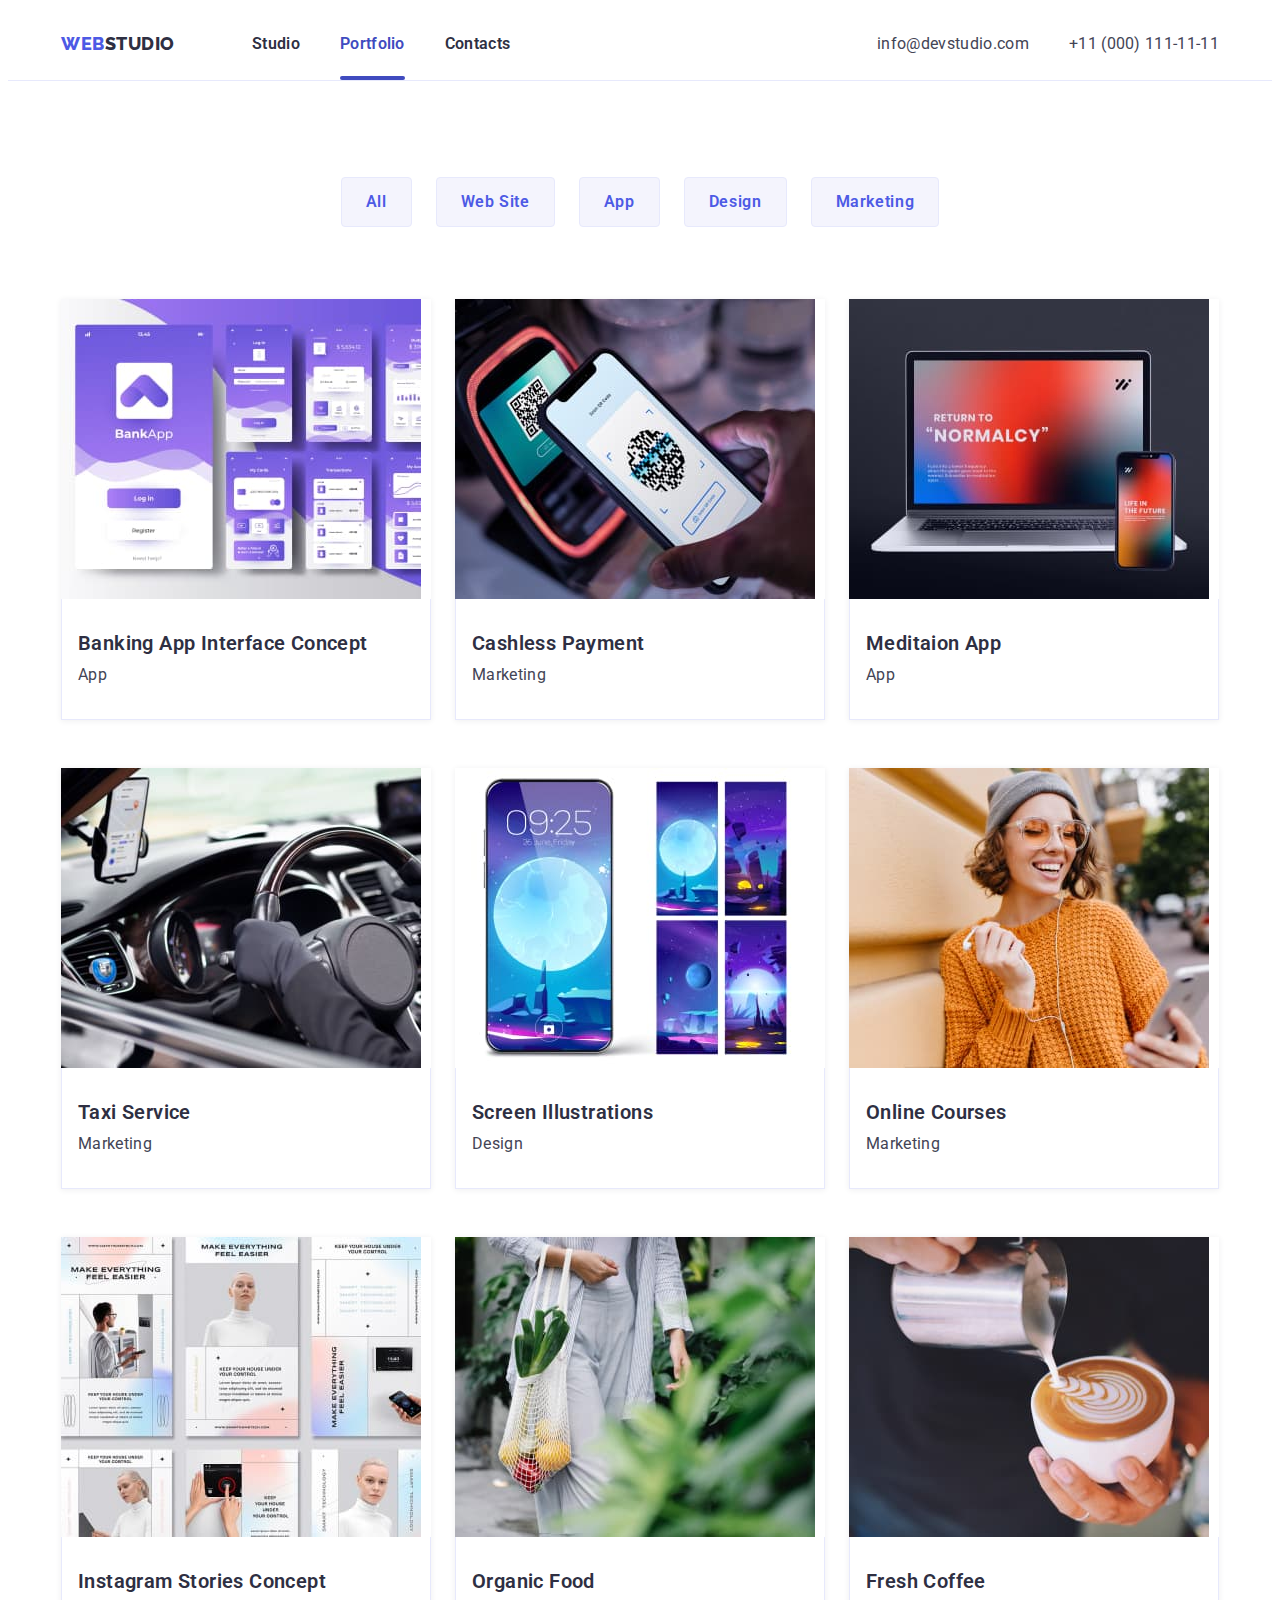
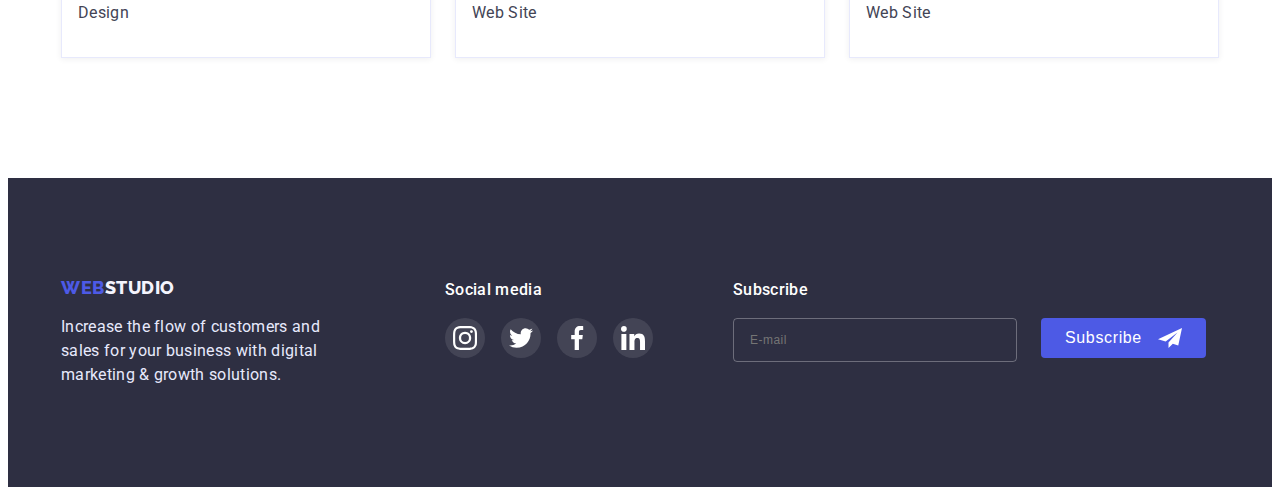
==== portfolio.html @ 85d5327c "Added files from last project" ====
<!DOCTYPE html>
<html lang="en">
    <head>
        <meta charset="UTF-8" />
        <meta http-equiv="X-UA-Compatible" content="IE=edge" />
        <meta name="viewport" content="width=device-width, initial-scale=1.0" />
        <title>WebStudio</title>
        <link rel="preconnect" href="https://fonts.googleapis.com" />
        <link rel="preconnect" href="https://fonts.gstatic.com" crossorigin />
        <link
            href="https://fonts.googleapis.com/css2?family=Raleway:wght@800&family=Roboto:wght@400;500;700;900&display=swap"
            rel="stylesheet"
        />
        <link
            rel="stylesheet"
            href="https://cdnjs.cloudflare.com/ajax/libs/modern-normalize/1.1.0/modern-normalize.min.css"
            integrity="sha512-wpPYUAdjBVSE4KJnH1VR1HeZfpl1ub8YT/NKx4PuQ5NmX2tKuGu6U/JRp5y+Y8XG2tV+wKQpNHVUX03MfMFn9Q=="
            crossorigin="anonymous"
            referrerpolicy="no-referrer"
        />
        <link rel="stylesheet" href="./css/styles.css" />
    </head>
    <body>
        <header class="header">
            <div class="container header-container">
                <nav class="header-navigation">
                    <a class="header-logo" href="./index.html"
                        >Web<span class="header-logo hl-span">Studio</span>
                    </a>
                    <ul class="header-list list">
                        <li class="header-item">
                            <a class="header-link" href="./index.html">Studio</a>
                        </li>
                        <li class="header-item">
                            <a class="header-link current" href="./portfolio.html">Portfolio</a>
                        </li>
                        <li class="header-item"><a class="header-link" href="">Contacts</a></li>
                    </ul>
                </nav>
                <ul class="header-contacts-list list">
                    <li class="header-contacts-item">
                        <a class="header-contacts-mail" href="mailto:info@devstudio.com"
                            >info@devstudio.com</a
                        >
                    </li>
                    <li class="header-contacts-item">
                        <a class="header-contacts-tel" href="tel:+11(000)111-11-11"
                            >+11 (000) 111-11-11</a
                        >
                    </li>
                </ul>
            </div>
        </header>
        <main>
            <!-- Our projects -->
            <section class="finished-products">
                <div class="container">
                    <h1 class="visually-hidden">Finished products</h1>
                    <ul class="filter-buttons-list list">
                        <li class="filter-buttons-item">
                            <button class="filter-btn" type="button">All</button>
                        </li>
                        <li class="filter-buttons-item">
                            <button class="filter-btn" type="button">Web Site</button>
                        </li>
                        <li class="filter-buttons-item">
                            <button class="filter-btn" type="button">App</button>
                        </li>
                        <li class="filter-buttons-item">
                            <button class="filter-btn" type="button">Design</button>
                        </li>
                        <li class="filter-buttons-item">
                            <button class="filter-btn" type="button">Marketing</button>
                        </li>
                    </ul>
                    <ul class="finished-products-list list">
                        <li class="finished-products-item">
                            <div class="product-thumb">
                                <img
                                    src="./images/our-projects-card-1.jpg"
                                    alt="Banking App Interface Concept"
                                    width="360"
                                />
                                <div class="overlay-container">
                                    <p class="overlay-container-text">
                                        14 Stylish and User-Friendly App Design Concepts · Task
                                        Manager App · Calorie Tracker App · Exotic Fruit Ecommerce
                                        App · Cloud Storage App
                                    </p>
                                </div>
                            </div>
                            <div class="products-text-container">
                                <h2 class="finished-products-title">
                                    Banking App Interface Concept
                                </h2>
                                <p class="finished-products-text">App</p>
                            </div>
                        </li>
                        <li class="finished-products-item">
                            <div class="product-thumb">
                                <img
                                    src="./images/our-projects-card-2.jpg"
                                    alt="Cashless Payment"
                                    width="360"
                                />
                                <div class="overlay-container">
                                    <p class="overlay-container-text">
                                        14 Stylish and User-Friendly App Design Concepts · Task
                                        Manager App · Calorie Tracker App · Exotic Fruit Ecommerce
                                        App · Cloud Storage App
                                    </p>
                                </div>
                            </div>
                            <div class="products-text-container">
                                <h2 class="finished-products-title">Cashless Payment</h2>
                                <p class="finished-products-text">Marketing</p>
                            </div>
                        </li>
                        <li class="finished-products-item">
                            <div class="product-thumb">
                                <img
                                    src="./images/our-projects-card-3.jpg"
                                    alt="Meditaion App"
                                    width="360"
                                />
                                <div class="overlay-container">
                                    <p class="overlay-container-text">
                                        14 Stylish and User-Friendly App Design Concepts · Task
                                        Manager App · Calorie Tracker App · Exotic Fruit Ecommerce
                                        App · Cloud Storage App
                                    </p>
                                </div>
                            </div>
                            <div class="products-text-container">
                                <h2 class="finished-products-title">Meditaion App</h2>
                                <p class="finished-products-text">App</p>
                            </div>
                        </li>
                        <li class="finished-products-item">
                            <div class="product-thumb">
                                <img
                                    src="./images/our-projects-card-4.jpg"
                                    alt="Taxi Service"
                                    width="360"
                                />
                                <div class="overlay-container">
                                    <p class="overlay-container-text">
                                        14 Stylish and User-Friendly App Design Concepts · Task
                                        Manager App · Calorie Tracker App · Exotic Fruit Ecommerce
                                        App · Cloud Storage App
                                    </p>
                                </div>
                            </div>
                            <div class="products-text-container">
                                <h2 class="finished-products-title">Taxi Service</h2>
                                <p class="finished-products-text">Marketing</p>
                            </div>
                        </li>
                        <li class="finished-products-item">
                            <div class="product-thumb">
                                <img
                                    src="./images/our-projects-card-5.jpg"
                                    alt="Screen Illustrations"
                                    width="360"
                                />
                                <div class="overlay-container">
                                    <p class="overlay-container-text">
                                        14 Stylish and User-Friendly App Design Concepts · Task
                                        Manager App · Calorie Tracker App · Exotic Fruit Ecommerce
                                        App · Cloud Storage App
                                    </p>
                                </div>
                            </div>
                            <div class="products-text-container">
                                <h2 class="finished-products-title">Screen Illustrations</h2>
                                <p class="finished-products-text">Design</p>
                            </div>
                        </li>
                        <li class="finished-products-item">
                            <div class="product-thumb">
                                <img
                                    src="./images/our-projects-card-6.jpg"
                                    alt="Online Courses"
                                    width="360"
                                />
                                <div class="overlay-container">
                                    <p class="overlay-container-text">
                                        14 Stylish and User-Friendly App Design Concepts · Task
                                        Manager App · Calorie Tracker App · Exotic Fruit Ecommerce
                                        App · Cloud Storage App
                                    </p>
                                </div>
                            </div>
                            <div class="products-text-container">
                                <h2 class="finished-products-title">Online Courses</h2>
                                <p class="finished-products-text">Marketing</p>
                            </div>
                        </li>
                        <li class="finished-products-item">
                            <div class="product-thumb">
                                <img
                                    src="./images/our-projects-card-7.jpg"
                                    alt="Instagram Stories Concept"
                                    width="360"
                                />
                                <div class="overlay-container">
                                    <p class="overlay-container-text">
                                        14 Stylish and User-Friendly App Design Concepts · Task
                                        Manager App · Calorie Tracker App · Exotic Fruit Ecommerce
                                        App · Cloud Storage App
                                    </p>
                                </div>
                            </div>
                            <div class="products-text-container">
                                <h2 class="finished-products-title">Instagram Stories Concept</h2>
                                <p class="finished-products-text">Design</p>
                            </div>
                        </li>
                        <li class="finished-products-item">
                            <div class="product-thumb">
                                <img
                                    src="./images/our-projects-card-8.jpg"
                                    alt="Organic Food"
                                    width="360"
                                />
                                <div class="overlay-container">
                                    <p class="overlay-container-text">
                                        14 Stylish and User-Friendly App Design Concepts · Task
                                        Manager App · Calorie Tracker App · Exotic Fruit Ecommerce
                                        App · Cloud Storage App
                                    </p>
                                </div>
                            </div>
                            <div class="products-text-container">
                                <h2 class="finished-products-title">Organic Food</h2>
                                <p class="finished-products-text">Web Site</p>
                            </div>
                        </li>
                        <li class="finished-products-item">
                            <div class="product-thumb">
                                <img
                                    src="./images/our-projects-card-9.jpg"
                                    alt="Fresh Coffee"
                                    width="360"
                                />
                                <div class="overlay-container">
                                    <p class="overlay-container-text">
                                        14 Stylish and User-Friendly App Design Concepts · Task
                                        Manager App · Calorie Tracker App · Exotic Fruit Ecommerce
                                        App · Cloud Storage App
                                    </p>
                                </div>
                            </div>
                            <div class="products-text-container">
                                <h2 class="finished-products-title">Fresh Coffee</h2>
                                <p class="finished-products-text">Web Site</p>
                            </div>
                        </li>
                    </ul>
                </div>
            </section>
        </main>
        <footer class="footer">
            <div class="container footer-container">
                <div class="footer-logo-container">
                    <a class="footer-logo" href="./index.html"
                        >Web<span class="footer-logo fl-span">Studio</span></a
                    >
                    <p class="footer-text">
                        Increase the flow of customers and sales for your business with digital
                        marketing & growth solutions.
                    </p>
                </div>
                <div class="footer-social-container">
                    <p class="footer-social-text">Social media</p>
                    <ul class="footer-social-list list">
                        <li class="fs-list-item">
                            <a
                                class="footer-social-link"
                                target="_blank"
                                rel="noreferrer noopener nofollow"
                                href=""
                            >
                                <svg class="footer-social-icon" width="24" height="24">
                                    <use href="./images/icons.svg#icon-instagram"></use>
                                </svg>
                            </a>
                        </li>
                        <li class="fs-list-item">
                            <a
                                class="footer-social-link"
                                target="_blank"
                                rel="noreferrer noopener nofollow"
                                href=""
                            >
                                <svg class="footer-social-icon" width="24" height="24">
                                    <use href="./images/icons.svg#icon-twitter"></use>
                                </svg>
                            </a>
                        </li>
                        <li class="fs-list-item">
                            <a
                                class="footer-social-link"
                                target="_blank"
                                rel="noreferrer noopener nofollow"
                                href=""
                            >
                                <svg class="footer-social-icon" width="24" height="24">
                                    <use href="./images/icons.svg#icon-facebook"></use>
                                </svg>
                            </a>
                        </li>
                        <li class="fs-list-item">
                            <a
                                class="footer-social-link"
                                target="_blank"
                                rel="noreferrer noopener nofollow"
                                href=""
                            >
                                <svg class="footer-social-icon" width="24" height="24">
                                    <use href="./images/icons.svg#icon-linkedin"></use>
                                </svg>
                            </a>
                        </li>
                    </ul>
                </div>
                <div class="footer-subscribe-container">
                    <p class="subscribe-text">Subscribe</p>
                    <form class="subscribe-form">
                        <input
                            type="email"
                            class="subscribe-input"
                            name="user-email"
                            placeholder="E-mail"
                            required
                        />
                        <button type="submit" class="subscribe-btn">
                            <div class="subscribe-btn-container">
                                <span class="subscribe-btn-text">Subscribe</span>
                                <svg class="ss-item-icon" width="24" height="24">
                                    <use href="./images/icons.svg#icon-subscribe"></use>
                                </svg>
                            </div>
                        </button>
                    </form>
                </div>
            </div>
        </footer>
    </body>
</html>
---- css/styles.css ----
/** VARIABLES*/
:root {
    /**COLORS*/
    --primary-bg: #ffffff;
    --primary-brand: #4d5ae5;
    --dark: #2e2f42;
    --success: #31d0aa;
    --text: #434455;
    --subtle-text: #8e8f99;
    --accent: #e7e9fc;
    --light: #f4f4fd;
    --hover-focus: #404bbf;
    --bg-gradient: linear-gradient(#2e2f42b3, #2e2f42b3);
    --bg-modal: #fcfcfc;
    --modal-overlay: #2e2f4266;
    /**FONTS*/
    --main-font: "Roboto", sans-serif;
    --secondary-font: "Raleway", sans-serif;
    /**TRANSITIONS*/
    --transition-color: color 250ms cubic-bezier(0.4, 0, 0.2, 1);
    --transition-bg-color: background-color 250ms cubic-bezier(0.4, 0, 0.2, 1);
    --transition-box-shadow: box-shadow 250ms cubic-bezier(0.4, 0, 0.2, 1);
}

/**RESET STYLES*/
p,
h1,
h2,
h3,
h4,
h5,
h6 {
    margin: 0;
}
ul,
ol {
    margin: 0;
    padding-left: 0;
}

body {
    font-family: var(--main-font);
    color: var(--text);
    background-color: var(--primary-bg);
}

/**COMMON STYLES*/
.list {
    list-style: none;
}
.visually-hidden {
    position: absolute;
    width: 1px;
    height: 1px;
    margin: -1px;
    border: 0;
    padding: 0;
    white-space: nowrap;
    clip-path: inset(100%);
    overflow: hidden;
}
img {
    display: block;
    max-width: 100%;
    height: auto;
}
:focus {
    outline: transparent;
}

/*!CONTAINER*/
.container {
    width: 1158px;
    padding: 0px 15px;
    margin: 0 auto;
}

/**INDEX PAGE STYLES*/
/*!HEADER*/
.header {
    background-color: var(--primary-bg);
    border-bottom: 1px solid #e7e9fc;
}
.header-container {
    display: flex;
}
.header-navigation {
    display: flex;
    margin-right: auto;
    align-items: center;
}
.header-logo {
    width: 115px;
    font-family: var(--secondary-font);
    font-weight: 800;
    font-size: 18px;
    color: var(--primary-brand);
    line-height: 1.33;
    letter-spacing: 0.03em;
    text-transform: uppercase;
    text-decoration: none;
    margin-right: 76px;
    padding: 24px 0px 24px 0px;
}
.hl-span {
    color: var(--dark);
}
.header-list {
    display: flex;
    gap: 40px;
}
/* .header-item {
} */
.header-link {
    position: relative;
    display: block;
    font-weight: 600;
    color: var(--dark);
    line-height: 1.5;
    letter-spacing: 0.02em;
    text-decoration: none;
    padding: 24px 0px 24px 0px;
    transition: var(--transition-color);
}
.header-link.current {
    color: var(--hover-focus);
}
.header-link.current::after {
    content: "";
    position: absolute;
    bottom: 0;
    left: 0;
    width: 100%;
    height: 4px;
    background-color: var(--hover-focus);
    border-radius: 2px;
}

.header-contacts-list {
    display: flex;
    gap: 40px;
}
/* .header-contacts-item {
} */
.header-contacts-mail,
.header-contacts-tel {
    display: inline-block;
    font-style: normal;
    color: inherit;
    text-decoration: none;
    line-height: 1.5;
    letter-spacing: 0.02em;
    padding: 24px 0px 24px 0px;
    transition: var(--transition-color);
}
.header-contacts-mail:is(:hover, :focus),
.header-contacts-tel:is(:hover, :focus),
.header-link:is(:hover, :focus) {
    color: var(--hover-focus);
}

/*!BIG BANNER*/
.big-banner {
    background-color: var(--dark);
    text-align: center;
    padding: 188px 0px;
}
.big-banner-container {
    max-width: 1440px;
    height: 600px;
    background-image: var(--bg-gradient), url(../images/big-banner-bg.jpg);
    background-repeat: no-repeat;
    background-position: center;
    background-size: cover;
    margin-right: auto;
    margin-left: auto;
}

.big-banner-title {
    width: 496px;
    font-weight: 700;
    margin-right: auto;
    margin-left: auto;
    font-size: 56px;
    line-height: 1.07;
    letter-spacing: 0.02em;
    color: var(--primary-bg);
}
.big-banner-btn {
    display: inline-block;
    min-width: 169px;
    height: 56px;
    margin-top: 48px;
    font-family: inherit;
    font-weight: 600;
    font-size: 16px;
    line-height: 1.18;
    letter-spacing: 0.04em;
    background-color: var(--primary-brand);
    color: var(--primary-bg);
    cursor: pointer;
    border: none;
    border-radius: 4px;
    box-shadow: 0px 4px 4px rgba(0, 0, 0, 0.15);
    transition: var(--transition-bg-color), var(--transition-color), var(--transition-box-shadow);
}
.big-banner-btn:is(:hover, :focus) {
    background-color: var(--hover-focus);
    color: var(--primary-bg);
    box-shadow: 0px 4px 4px rgba(0, 0, 0, 0.15);
}

/*!OUR STRENGTHS*/
.our-strengths {
    padding-top: 120px;
    background-color: var(--primary-bg);
}
.our-strengths-list {
    display: flex;
    gap: 24px;
}
.our-strengths-item {
    width: calc((100% - 72px) / 4);
}
.os-icons-list {
    display: flex;
    gap: 24px;
    height: 112px;
}
.os-icons-item {
    display: flex;
    justify-content: center;
    align-items: center;
    width: calc((100% - 72px) / 4);
    background-color: var(--light);
    border-radius: 4px;
}
/* .os-item-icon {
} */
.our-strengths-title {
    font-weight: 600;
    font-size: 20px;
    line-height: 1.2;
    letter-spacing: 0.02em;
    color: var(--dark);
    margin-top: 8px;
}
.our-strengths-text {
    line-height: 1.5;
    letter-spacing: 0.02em;
    margin-top: 8px;
}

/*!OUR PROJECTS*/
.our-projects {
    background-color: var(--primary-bg);
    padding: 120px 0px 120px 0px;
    text-align: center;
}
.our-projects-title,
.our-team-title,
.customers-title {
    font-weight: 600;
    font-size: 36px;
    line-height: 1.11;
    letter-spacing: 0.02em;
    text-transform: capitalize;
    color: var(--dark);
}
.our-projects-list,
.our-team-list {
    display: flex;
    gap: 24px;
    margin-top: 72px;
}
.our-projects-item {
    width: calc((100% - 48px) / 3);
    border: 1px solid var(--accent);
}

/*!OUR TEAM*/
.our-team {
    background-color: var(--light);
    padding: 120px 0px 120px 0px;
    text-align: center;
}
.our-team-item {
    width: calc((100% - 72px) / 4);
    background-color: var(--primary-bg);
    box-shadow: 0px 1px 6px rgba(46, 47, 66, 0.08), 0px 1px 1px rgba(46, 47, 66, 0.16),
        0px 2px 1px rgba(46, 47, 66, 0.08);
    border-radius: 0px 0px 4px 4px;
}
.teammate-text-container {
    padding: 32px 16px;
}
.teammate-title {
    font-weight: 600;
    font-size: 20px;
    line-height: 1.2;
    letter-spacing: 0.02em;
    color: var(--dark);
}
.teammate-text {
    line-height: 1.5;
    letter-spacing: 0.02em;
    margin-top: 8px;
}
.ot-social-list {
    display: flex;
    justify-content: center;
    gap: 24px;
    margin-top: 8px;
}
.social-list-item {
    width: 40px;
    height: 40px;
}
.social-item-link {
    width: 100%;
    height: 100%;
    background-color: var(--primary-brand);
    border-radius: 50%;
    display: flex;
    align-items: center;
    justify-content: center;
    transition: var(--transition-bg-color);
}
.social-item-icon {
    fill: var(--primary-bg);
}
.social-item-link:is(:hover, :focus) {
    background-color: var(--hover-focus);
}

/*!CUSTOMERS*/
.customers {
    background-color: var(--primary-bg);
    padding: 130px 0px 120px 0px;
    text-align: center;
}
.customers-icons-list {
    display: flex;
    gap: 24px;
    margin-top: 72px;
}
.customers-icons-item {
    width: calc((100% - 120px) / 6);
    height: 88px;
}
.customers-item-link {
    width: 100%;
    height: 100%;
    display: flex;
    align-items: center;
    justify-content: center;
    border: 1px solid var(--subtle-text);
    border-radius: 4px;
    transition: border-color 250ms cubic-bezier(0.4, 0, 0.2, 1);
}
.customers-item-link:is(:hover, :focus) {
    border-color: var(--hover-focus);
}
.customers-item-link:is(:hover, :focus) .customers-icon {
    fill: var(--hover-focus);
}
.customers-icon {
    fill: var(--subtle-text);
    transition: fill 250ms cubic-bezier(0.4, 0, 0.2, 1);
}

/*!FOOTER*/
.footer {
    padding: 100px 0px 100px 0px;
    background-color: var(--dark);
}
.footer-container {
    display: flex;
}
/* .footer-logo-container {
} */
.footer-logo {
    font-family: var(--secondary-font);
    font-weight: 800;
    font-size: 18px;
    line-height: 1.16;
    letter-spacing: 0.03em;
    text-transform: uppercase;
    color: var(--primary-brand);
    text-decoration: none;
}
.fl-span {
    color: var(--light);
}
.footer-text {
    font-family: var(--main-font);
    font-weight: 400;
    font-size: 16px;
    line-height: 1.5;
    letter-spacing: 0.02em;
    color: var(--accent);
    max-width: 264px;
    margin-top: 16px;
}
.footer-social-container {
    margin-left: 120px;
}
.footer-social-text {
    font-weight: 500;
    font-size: 16px;
    line-height: 1.5;
    letter-spacing: 0.02em;
    color: var(--primary-bg);
}
.footer-social-list {
    display: flex;
    gap: 16px;
    justify-content: center;
    margin-top: 16px;
}
.fs-list-item {
    width: 40px;
    height: 40px;
}
.footer-social-link {
    width: 100%;
    height: 100%;
    background-color: rgba(255, 255, 255, 0.1);
    border-radius: 50%;
    display: flex;
    justify-content: center;
    align-items: center;
    transition: var(--transition-bg-color);
}
.footer-social-link:is(:hover, :focus) {
    background-color: #31d0aa;
}
.footer-social-icon {
    fill: var(--primary-bg);
}
.footer-subscribe-container {
    margin-left: 80px;
}
.subscribe-text {
    font-weight: 500;
    font-size: 16px;
    line-height: 1.5;
    letter-spacing: 0.02em;
    color: var(--primary-bg);
}
.subscribe-form {
    display: flex;
    gap: 24px;
    margin-top: 16px;
}
.subscribe-input {
    width: 264px;
    height: 40px;
    padding-left: 16px;
    font-size: 12px;
    line-height: 2;
    letter-spacing: 0.04em;
    color: rgba(255, 255, 255, 0.6);
    border: 1px solid rgba(255, 255, 255, 0.3);
    border-radius: 4px;
    background-color: transparent;
}
.subscribe-btn {
    min-width: 165px;
    height: 40px;
    padding: 8px 24px;
    border: none;
    border-radius: 4px;
    background-color: var(--primary-brand);
    cursor: pointer;
    transition: var(--transition-bg-color), var(--transition-box-shadow);
}
.subscribe-btn:is(:hover, :focus) {
    background-color: var(--hover-focus);
    box-shadow: 0px 4px 4px rgba(0, 0, 0, 0.15);
}
.subscribe-btn-container {
    display: flex;
    gap: 16px;
}
.subscribe-btn-text {
    font-weight: 500;
    font-size: 16px;
    line-height: 1.5;
    letter-spacing: 0.04em;
    color: var(--primary-bg);
}
.ss-item-icon {
    fill: var(--primary-bg);
}

/*!INDEX PAGE MODAl*/
.backdrop {
    position: fixed;
    top: 0;
    left: 0;
    width: 100%;
    height: 100%;
    background-color: var(--modal-overlay);
    opacity: 1;
    transition: opacity 250ms cubic-bezier(0.4, 0, 0.2, 1);
}
.backdrop.is-hidden {
    opacity: 0;
    pointer-events: none;
}
.modal-container {
    margin: 0 auto;
    padding: 72px 24px 24px 24px;
}
.modal {
    position: absolute;
    top: 50%;
    left: 50%;
    transform: translate(-50%, -50%);
    width: 408px;
    min-height: 576px;
    background-color: var(--bg-modal);
    box-shadow: 0px 1px 1px rgba(0, 0, 0, 0.14), 0px 1px 3px rgba(0, 0, 0, 0.12),
        0px 2px 1px rgba(0, 0, 0, 0.2);
    border-radius: 4px;
}
.modal-title {
    font-weight: 500;
    font-size: 16px;
    line-height: 1.5;
    text-align: center;
    letter-spacing: 0.02em;
}
.close-icon-btn {
    position: absolute;
    top: 24px;
    right: 24px;
    width: 24px;
    height: 24px;
    display: flex;
    justify-content: center;
    align-items: center;
    background-color: var(--accent);
    border: 1px solid rgba(0, 0, 0, 0.1);
    border-radius: 50%;
    cursor: pointer;
    transition: background-color 250ms cubic-bezier(0.4, 0, 0.2, 1);
}
.close-icon-btn:hover {
    background-color: var(--hover-focus);
}
.close-icon-btn:hover .close-icon {
    fill: var(--primary-bg);
}
.close-icon {
    fill: #000000;
    transition: fill 250ms cubic-bezier(0.4, 0, 0.2, 1);
}
.modal-form {
    margin-top: 16px;
}
.modal-form-list {
    display: flex;
    flex-direction: column;
    gap: 8px;
}
.mf-list-item {
    width: 360px;
}
.user-name-label,
.user-phone-label,
.user-email-label,
.user-comment-label {
    font-weight: 400;
    font-size: 12px;
    line-height: 1.33;
    letter-spacing: 0.04em;
    color: var(--subtle-text);
}
.modal-input-container {
    position: relative;
    margin-top: 4px;
}
.modal-input-icon {
    position: absolute;
    left: 16px;
    top: 50%;
    transform: translateY(-50%);
    transition: fill 250ms cubic-bezier(0.4, 0, 0.2, 1);
}
.user-name-input,
.user-phone-input,
.user-email-input {
    width: 100%;
    height: 40px;
    padding-left: 38px;
    font-weight: 500;
    font-size: 13px;
    line-height: 1.33;
    letter-spacing: 0.04em;
    color: var(--text);
    border: 1px solid rgba(33, 33, 33, 0.2);
    border-radius: 4px;
    transition: border-color 250ms cubic-bezier(0.4, 0, 0.2, 1);
}
.user-name-input:focus,
.user-phone-input:focus,
.user-email-input:focus {
    border: 1px solid var(--primary-brand);
}
.user-name-input:focus + .modal-input-icon,
.user-phone-input:focus + .modal-input-icon,
.user-email-input:focus + .modal-input-icon {
    fill: var(--primary-brand);
}
.modal-form-textarea {
    width: 360px;
    margin-top: 8px;
}
.user-comment-textarea {
    width: 100%;
    height: 120px;
    padding: 8px 16px;
    margin-top: 4px;
    font-weight: 500;
    font-size: 13px;
    line-height: 1.33;
    letter-spacing: 0.04em;
    color: var(--text);
    border: 1px solid rgba(33, 33, 33, 0.2);
    border-radius: 4px;
    resize: none;
}
.user-comment-textarea::placeholder {
    font-weight: 400;
    font-size: 12px;
    line-height: 1.33;
    letter-spacing: 0.04em;
    color: #75757580;
}
.mf-user-ready {
    margin-top: 16px;
}
/* .user-ready-input {
} */
.user-ready-input:checked + .user-ready-label span {
    background-color: var(--hover-focus);
    border: none;
    fill: var(--light);
}
.user-ready-label {
    display: flex;
    align-items: center;
    font-weight: 400;
    font-size: 12px;
    line-height: 1.33;
    letter-spacing: 0.04em;
    color: #757575;
}
.user-ready-label span {
    display: flex;
    justify-content: center;
    align-items: center;
    width: 16px;
    height: 16px;
    margin-right: 8px;
    border-radius: 3px;
    border: 2px solid #000000;
    fill: transparent;
}
/* .user-ready-icon {
} */
.privacy-policy-link {
    color: var(--primary-brand);
}
.modal-form .modal-form-btn {
    display: block;
    margin-top: 24px;
    margin-left: auto;
    margin-right: auto;
}
.modal-form-btn {
    width: 169px;
    height: 56px;
    padding: 16px 32px;
    font-family: inherit;
    font-weight: 500;
    font-size: 16px;
    line-height: 1.5;
    letter-spacing: 0.04em;
    color: var(--primary-bg);
    background: var(--primary-brand);
    box-shadow: 0px 4px 4px rgba(0, 0, 0, 0.15);
    border: none;
    border-radius: 4px;
    cursor: pointer;
    transition: var(--transition-bg-color), var(--transition-color), var(--transition-box-shadow);
}
.modal-form-btn:is(:hover, :focus) {
    background-color: var(--hover-focus);
    color: var(--primary-bg);
    box-shadow: 0px 4px 4px rgba(0, 0, 0, 0.15);
}
/*!----------------------------------------------------------------*/

/**PORTFOLIO PAGE STYLES*/
/*!FINISHED PRODUCTS*/
.finished-products {
    background-color: var(--primary-bg);
    padding: 96px 0px 120px;
}
.filter-buttons-list {
    display: flex;
    justify-content: center;
    gap: 24px;
}
/* .filter-buttons-item {
} */
.filter-btn {
    font-family: inherit;
    font-weight: 600;
    font-size: 16px;
    color: var(--primary-brand);
    line-height: 1.5;
    letter-spacing: 0.04em;
    background-color: var(--light);
    border: 1px solid var(--accent);
    border-radius: 4px;
    cursor: pointer;
    padding: 12px 24px;
    transition: var(--transition-bg-color), var(--transition-color), var(--transition-box-shadow);
}
.filter-btn:is(:hover, :focus) {
    background-color: var(--hover-focus);
    color: var(--primary-bg);
    box-shadow: 0px 3px 1px rgba(0, 0, 0, 0.1), 0px 2px 1px rgba(0, 0, 0, 0.08),
        0px 2px 2px rgba(0, 0, 0, 0.12);
}
.finished-products-list {
    display: flex;
    flex-wrap: wrap;
    row-gap: 48px;
    column-gap: 24px;
    margin-top: 72px;
}
.finished-products-item {
    background-color: var(--primary-bg);
    width: calc((100% - 48px) / 3);
    box-shadow: 0px 1px 6px rgba(46, 47, 66, 0.08);
    transition: var(--transition-box-shadow);
}
.finished-products-item:hover {
    box-shadow: 0px 1px 6px rgba(46, 47, 66, 0.08), 0px 1px 1px rgba(46, 47, 66, 0.16),
        0px 2px 1px rgba(46, 47, 66, 0.08);
}
.product-thumb {
    position: relative;
    overflow: hidden;
}
.overlay-container {
    position: absolute;
    top: 0;
    left: 0;
    width: 100%;
    height: 100%;
    background-color: var(--primary-brand);
    transform: translateY(100%);
    transition: transform 250ms cubic-bezier(0.4, 0, 0.2, 1);
}
.overlay-container-text {
    padding: 40px 32px 164px;
    font-size: 16px;
    line-height: 1.5;
    letter-spacing: 0.02em;
    color: var(--light);
}
.finished-products-item:hover .overlay-container {
    transform: translateY(0);
}
.products-text-container {
    padding: 32px 0px 32px 16px;
    border-bottom: 1px solid var(--accent);
    border-right: 1px solid var(--accent);
    border-left: 1px solid var(--accent);
    transition: border-bottom 250ms cubic-bezier(0.4, 0, 0.2, 1),
        border-right 250ms cubic-bezier(0.4, 0, 0.2, 1),
        border-left 250ms cubic-bezier(0.4, 0, 0.2, 1);
}
.finished-products-item:hover .products-text-container {
    border-bottom: 0.5px solid var(--light);
    border-right: 0.5px solid var(--light);
    border-left: 0.5px solid var(--light);
}
.finished-products-title {
    font-weight: 600;
    font-size: 20px;
    line-height: 1.2;
    letter-spacing: 0.02em;
    color: var(--dark);
}
.finished-products-text {
    font-size: 16px;
    line-height: 1.5;
    letter-spacing: 0.02em;
    color: var(--text);
    margin-top: 8px;
}
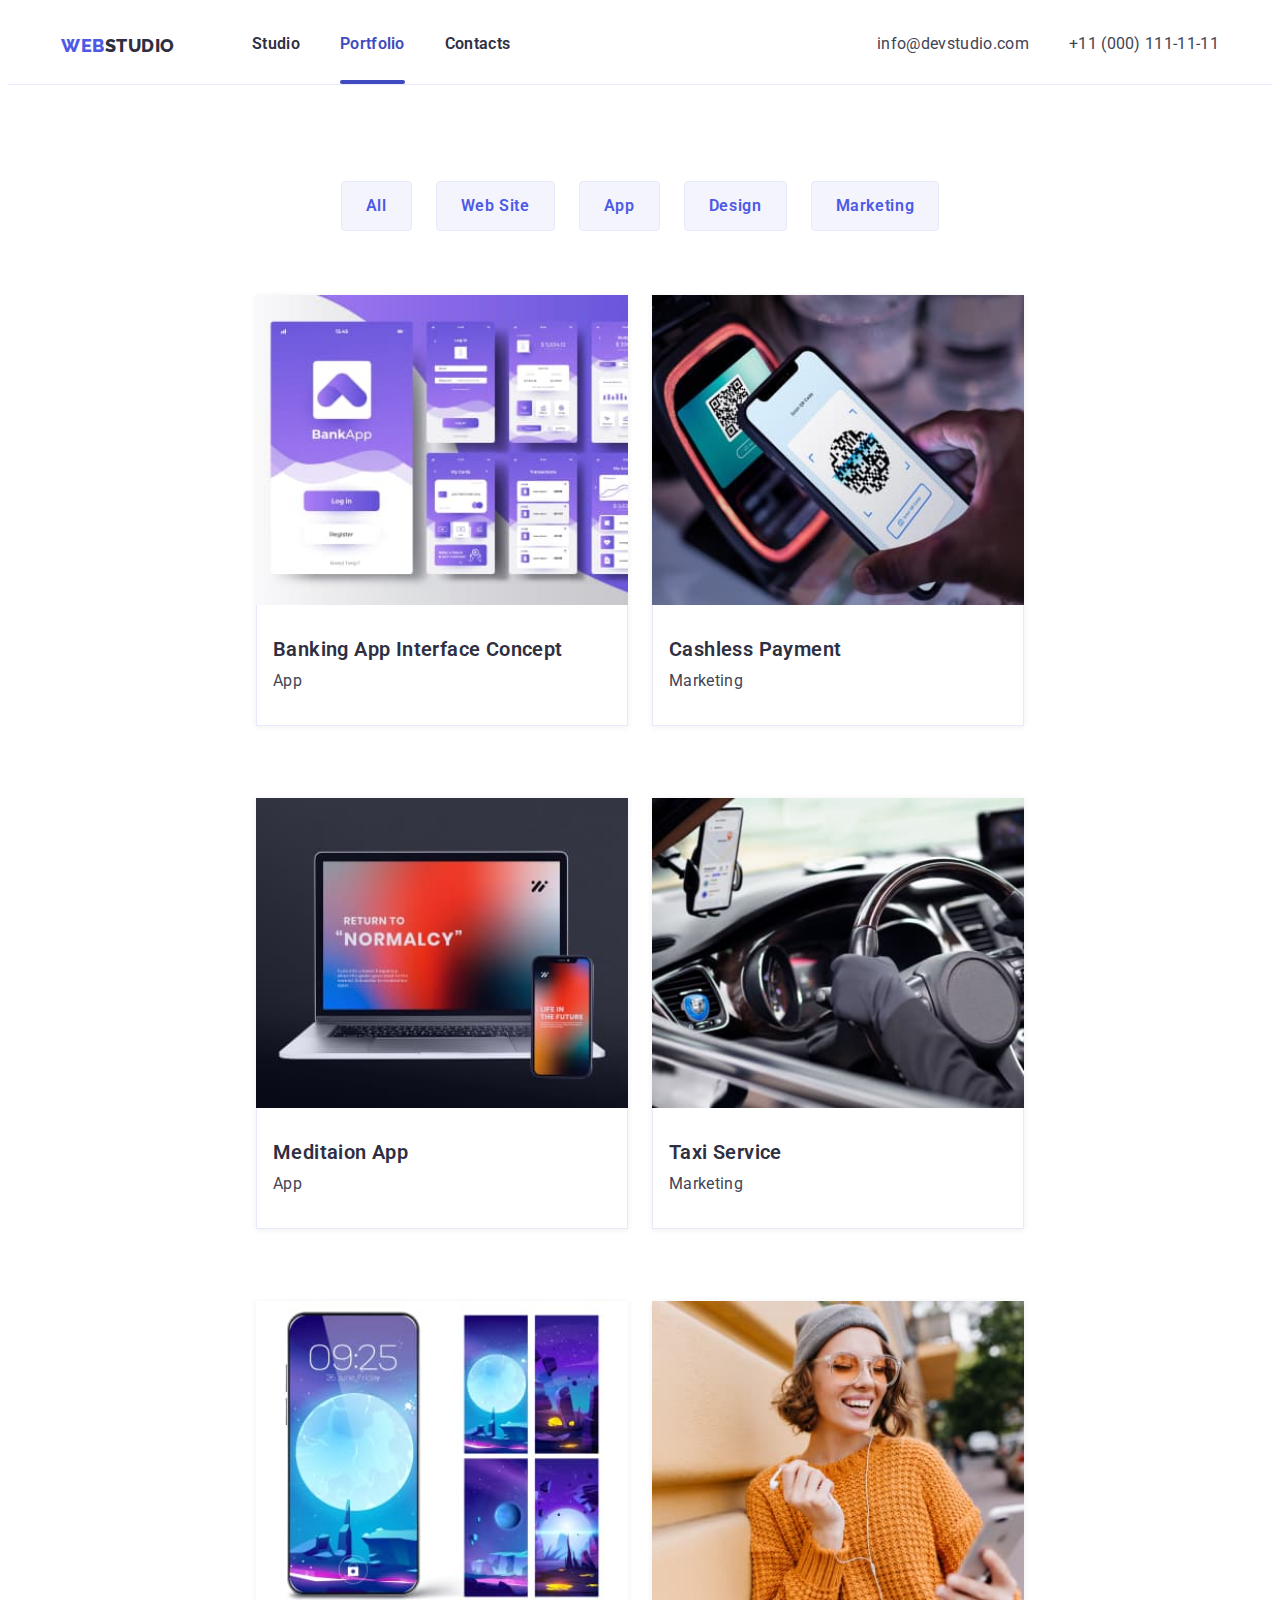
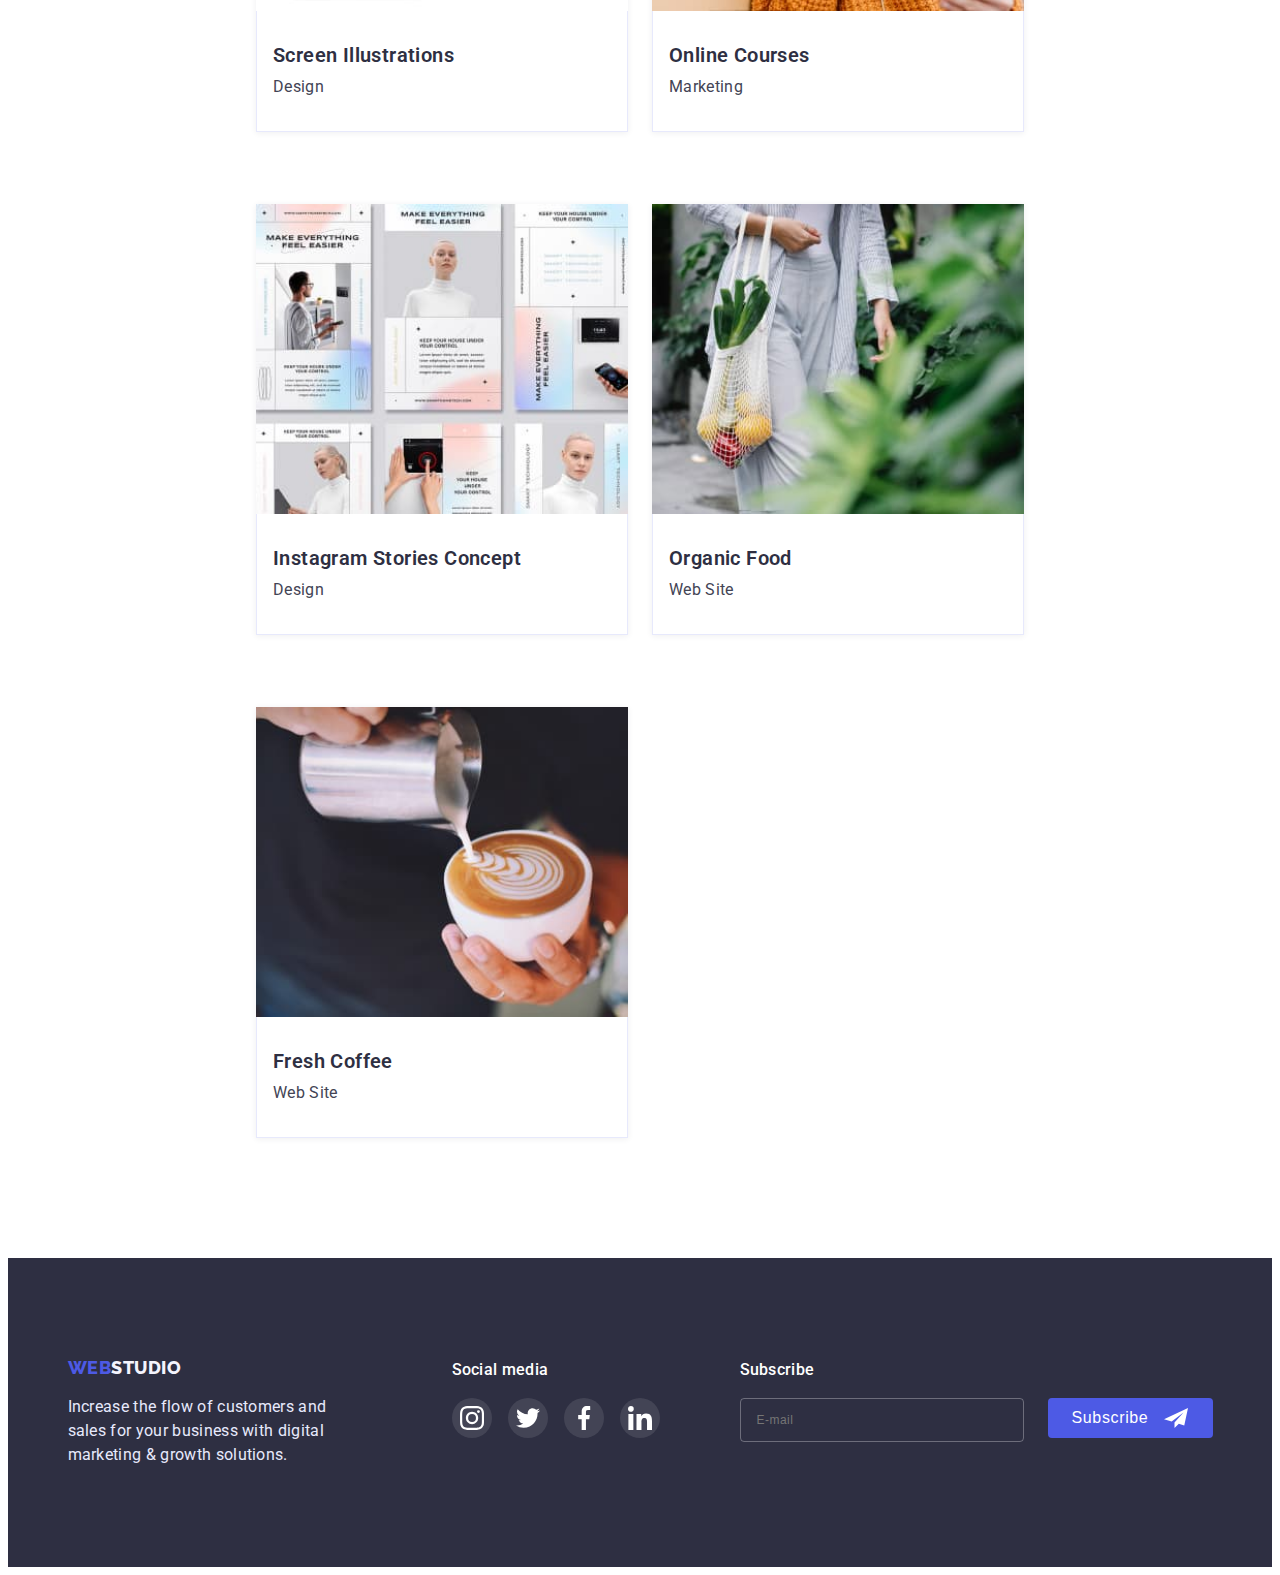
==== commit d784298c: "Errors in modal have been corrected" ====
--- a/portfolio.html
+++ b/portfolio.html
@@ -19,6 +19,9 @@
             referrerpolicy="no-referrer"
         />
         <link rel="stylesheet" href="./css/styles.css" />
+        <link rel="stylesheet" href="./css/mobile.css" />
+        <link rel="stylesheet" href="./css/tablet.css" />
+        <link rel="stylesheet" href="./css/desktop.css" />
     </head>
     <body>
         <header class="header">
@@ -49,6 +52,101 @@
                         >
                     </li>
                 </ul>
+                <button class="menu-open-btn" type="button" data-menu-open>
+                    <svg class="menu-open-icon" width="32" height="22">
+                        <use href="./images/icons.svg#icon-menu-hamburger"></use>
+                    </svg>
+                </button>
+            </div>
+            <div class="mob-menu is-hidden" data-menu>
+                <div class="container">
+                    <div class="mob-menu-top">
+                        <button class="menu-close-btn" type="button" data-menu-close>
+                            <svg class="menu-close-icon" width="8" height="8">
+                                <use href="./images/icons.svg#icon-close-icon-mob"></use>
+                            </svg>
+                        </button>
+                        <nav class="mob-menu-navigation">
+                            <ul class="mob-menu-list list">
+                                <li class="mob-menu-item">
+                                    <a class="mob-menu-link" href="./index.html">Studio</a>
+                                </li>
+                                <li class="mob-menu-item">
+                                    <a class="mob-menu-link current" href="./portfolio.html"
+                                        >Portfolio</a
+                                    >
+                                </li>
+                                <li class="mob-menu-item">
+                                    <a class="mob-menu-link" href="">Contacts</a>
+                                </li>
+                            </ul>
+                        </nav>
+                    </div>
+                    <div class="mob-menu-bottom">
+                        <ul class="menu-contacts-list list">
+                            <li class="menu-contacts-item">
+                                <a class="menu-contacts-mail" href="mailto:info@devstudio.com"
+                                    >info@devstudio.com</a
+                                >
+                            </li>
+                            <li class="menu-contacts-item">
+                                <a class="menu-contacts-tel" href="tel:+11(000)111-11-11"
+                                    >+11 (000) 111-11-11</a
+                                >
+                            </li>
+                        </ul>
+                        <ul class="mob-social-list list">
+                            <li class="ms-list-item">
+                                <a
+                                    class="ms-item-link"
+                                    target="_blank"
+                                    rel="noreferrer noopener nofollow"
+                                    href=""
+                                >
+                                    <svg class="ms-item-icon" width="24" height="24">
+                                        <use href="./images/icons.svg#icon-instagram"></use>
+                                    </svg>
+                                </a>
+                            </li>
+                            <li class="ms-list-item">
+                                <a
+                                    class="ms-item-link"
+                                    target="_blank"
+                                    rel="noreferrer noopener nofollow"
+                                    href=""
+                                >
+                                    <svg class="ms-item-icon" width="24" height="24">
+                                        <use href="./images/icons.svg#icon-twitter"></use>
+                                    </svg>
+                                </a>
+                            </li>
+                            <li class="ms-list-item">
+                                <a
+                                    class="ms-item-link"
+                                    target="_blank"
+                                    rel="noreferrer noopener nofollow"
+                                    href=""
+                                >
+                                    <svg class="ms-item-icon" width="24" height="24">
+                                        <use href="./images/icons.svg#icon-facebook"></use>
+                                    </svg>
+                                </a>
+                            </li>
+                            <li class="ms-list-item">
+                                <a
+                                    class="ms-item-link"
+                                    target="_blank"
+                                    rel="noreferrer noopener nofollow"
+                                    href=""
+                                >
+                                    <svg class="ms-item-icon" width="24" height="24">
+                                        <use href="./images/icons.svg#icon-linkedin"></use>
+                                    </svg>
+                                </a>
+                            </li>
+                        </ul>
+                    </div>
+                </div>
             </div>
         </header>
         <main>
@@ -346,5 +444,6 @@
                 </div>
             </div>
         </footer>
+        <script src="./js/mobile-menu.js"></script>
     </body>
 </html>
--- a/css/styles.css
+++ b/css/styles.css
@@ -63,6 +63,7 @@
     display: block;
     max-width: 100%;
     height: auto;
+    width: 100%;
 }
 :focus {
     outline: transparent;
@@ -70,7 +71,6 @@
 
 /*!CONTAINER*/
 .container {
-    width: 1158px;
     padding: 0px 15px;
     margin: 0 auto;
 }
@@ -83,6 +83,7 @@
 }
 .header-container {
     display: flex;
+    align-items: center;
 }
 .header-navigation {
     display: flex;
@@ -95,12 +96,12 @@
     font-weight: 800;
     font-size: 18px;
     color: var(--primary-brand);
-    line-height: 1.33;
+    line-height: 1.16;
     letter-spacing: 0.03em;
     text-transform: uppercase;
     text-decoration: none;
     margin-right: 76px;
-    padding: 24px 0px 24px 0px;
+    padding: 24px 0;
 }
 .hl-span {
     color: var(--dark);
@@ -119,7 +120,7 @@
     line-height: 1.5;
     letter-spacing: 0.02em;
     text-decoration: none;
-    padding: 24px 0px 24px 0px;
+    padding: 24px 0;
     transition: var(--transition-color);
 }
 .header-link.current {
@@ -135,7 +136,6 @@
     background-color: var(--hover-focus);
     border-radius: 2px;
 }
-
 .header-contacts-list {
     display: flex;
     gap: 40px;
@@ -150,7 +150,7 @@
     text-decoration: none;
     line-height: 1.5;
     letter-spacing: 0.02em;
-    padding: 24px 0px 24px 0px;
+    padding: 24px 0;
     transition: var(--transition-color);
 }
 .header-contacts-mail:is(:hover, :focus),
@@ -158,43 +158,199 @@
 .header-link:is(:hover, :focus) {
     color: var(--hover-focus);
 }
-
-/*!BIG BANNER*/
-.big-banner {
-    background-color: var(--dark);
+.menu-open-btn {
+    width: 32px;
+    height: 32px;
+    padding: 0;
+    background-color: transparent;
+    border: none;
+    cursor: pointer;
+}
+.menu-open-icon {
+    stroke: var(--dark);
+}
+.mob-menu {
+    position: fixed;
+    top: 0;
+    z-index: 1;
+    width: 100vw;
+    height: 100vh;
+    background-color: var(--primary-bg);
+    opacity: 1;
+    transition: opacity 250ms cubic-bezier(0.4, 0, 0.2, 1);
+}
+.mob-menu.is-hidden {
+    opacity: 0;
+    pointer-events: none;
+}
+.mob-menu > .container {
+    display: flex;
+    height: 100%;
+    flex-direction: column;
+    justify-content: space-between;
+    padding: 40px;
+    overflow: auto;
+}
+/* .mob-menu-top {
+} */
+.menu-close-btn {
+    width: 24px;
+    height: 24px;
+    display: flex;
+    align-items: center;
+    justify-content: center;
+    margin-left: auto;
+    background-color: var(--accent);
+    border: 1px solid rgba(0, 0, 0, 0.1);
+    border-radius: 50%;
+    cursor: pointer;
+    transition: background-color 250ms cubic-bezier(0.4, 0, 0.2, 1);
+}
+.menu-close-btn:hover {
+    background-color: var(--hover-focus);
+}
+.menu-close-btn:hover .menu-close-icon {
+    fill: var(--primary-bg);
+}
+.menu-close-icon {
+    fill: #000000;
+    transition: fill 250ms cubic-bezier(0.4, 0, 0.2, 1);
+}
+.mob-menu-navigation {
+    margin-top: 16px;
+}
+.mob-menu-list {
+    display: flex;
+    flex-direction: column;
+    gap: 40px;
+}
+.mob-menu-item {
+    font-weight: 700;
+    font-size: 36px;
+    line-height: 1.11;
+    letter-spacing: 0.02em;
+    text-transform: capitalize;
+    color: var(--dark);
+}
+.mob-menu-link {
+    color: var(--dark);
+    text-decoration: none;
+}
+.mob-menu-link.current {
+    color: var(--hover-focus);
+}
+.mob-menu-bottom {
+    margin-top: 60px;
+}
+.menu-contacts-list {
+    display: flex;
+    flex-direction: column-reverse;
+    gap: 40px;
+}
+/* .menu-contacts-item {
+} */
+.menu-contacts-mail {
+    font-weight: 500;
+    font-size: 20px;
+    line-height: 1.2;
+    letter-spacing: 0.02em;
+    color: var(--text);
+    text-decoration: none;
+    transition: var(--transition-color);
+}
+.menu-contacts-tel {
+    font-weight: 600;
+    font-size: 25px;
+    line-height: 1.11;
+    text-transform: capitalize;
+    color: var(--text);
+    text-decoration: none;
+    transition: var(--transition-color);
+}
+.menu-contacts-mail:is(:hover, :focus),
+.menu-contacts-tel:is(:hover, :focus) {
+    color: var(--hover-focus);
+}
+.mob-social-list {
+    display: flex;
+    gap: 27px;
+    margin-top: 48px;
+}
+.ms-list-item {
+    width: 40px;
+    height: 40px;
+}
+.ms-item-link {
+    width: 100%;
+    height: 100%;
+    background-color: var(--primary-brand);
+    border-radius: 50%;
+    display: flex;
+    align-items: center;
+    justify-content: center;
+    transition: var(--transition-bg-color);
+}
+.ms-item-icon {
+    fill: var(--primary-bg);
+}
+.ms-item-link:is(:hover, :focus) {
+    background-color: var(--hover-focus);
+}
+
+/*!MEDIA*/
+@media screen and (max-width: 767px) {
+    .header-list,
+    .header-contacts-list {
+        display: none;
+    }
+}
+@media screen and (min-width: 768px) {
+    .menu-open-btn {
+        display: none;
+    }
+    .mob-menu {
+        display: none;
+    }
+}
+
+/*!HERO*/
+.hero {
+    padding: 112px 0px;
     text-align: center;
-    padding: 188px 0px;
-}
-.big-banner-container {
-    max-width: 1440px;
-    height: 600px;
-    background-image: var(--bg-gradient), url(../images/big-banner-bg.jpg);
+    background-image: var(--bg-gradient), url(../images/hero-image-mobile.jpg);
     background-repeat: no-repeat;
     background-position: center;
     background-size: cover;
-    margin-right: auto;
-    margin-left: auto;
-}
-
-.big-banner-title {
-    width: 496px;
+    background-color: var(--dark);
+}
+.hero > .container {
+    padding: 0;
+    width: 100%;
+}
+@media (min-device-pixel-ratio: 2), (min-resolution: 192dpi), (min-resolution: 2dppx) {
+    .hero {
+        background-image: var(--bg-gradient), url(../images/hero-image-mobile-2X.jpg);
+    }
+}
+.hero-title {
+    max-width: 318px;
+    margin: 0 auto;
     font-weight: 700;
-    margin-right: auto;
-    margin-left: auto;
-    font-size: 56px;
-    line-height: 1.07;
-    letter-spacing: 0.02em;
+    font-size: 35px;
+    line-height: 1.11;
+    letter-spacing: 0.02em;
+    text-transform: capitalize;
     color: var(--primary-bg);
 }
-.big-banner-btn {
+.hero-btn {
     display: inline-block;
     min-width: 169px;
     height: 56px;
-    margin-top: 48px;
+    margin-top: 72px;
     font-family: inherit;
-    font-weight: 600;
-    font-size: 16px;
-    line-height: 1.18;
+    font-weight: 500;
+    font-size: 16px;
+    line-height: 1.5;
     letter-spacing: 0.04em;
     background-color: var(--primary-brand);
     color: var(--primary-bg);
@@ -204,7 +360,7 @@
     box-shadow: 0px 4px 4px rgba(0, 0, 0, 0.15);
     transition: var(--transition-bg-color), var(--transition-color), var(--transition-box-shadow);
 }
-.big-banner-btn:is(:hover, :focus) {
+.hero-btn:is(:hover, :focus) {
     background-color: var(--hover-focus);
     color: var(--primary-bg);
     box-shadow: 0px 4px 4px rgba(0, 0, 0, 0.15);
@@ -212,53 +368,123 @@
 
 /*!OUR STRENGTHS*/
 .our-strengths {
-    padding-top: 120px;
+    padding: 96px 0;
     background-color: var(--primary-bg);
 }
 .our-strengths-list {
     display: flex;
-    gap: 24px;
+    flex-wrap: wrap;
+    gap: 72px;
 }
 .our-strengths-item {
-    width: calc((100% - 72px) / 4);
-}
-.os-icons-list {
-    display: flex;
-    gap: 24px;
-    height: 112px;
-}
-.os-icons-item {
-    display: flex;
-    justify-content: center;
-    align-items: center;
-    width: calc((100% - 72px) / 4);
+    width: 100%;
+}
+.our-strengths-title {
+    font-weight: 600;
+    font-size: 36px;
+    text-align: center;
+    line-height: 1.11;
+    letter-spacing: 0.02em;
+    text-transform: capitalize;
+    color: var(--dark);
+}
+.our-strengths-text {
+    font-weight: 500;
+    font-size: 16px;
+    line-height: 1.5;
+    letter-spacing: 0.02em;
+    margin-top: 8px;
+}
+/*!MEDIA*/
+@media screen and (max-width: 1157px) {
+    .os-icons-list {
+        display: none;
+    }
+}
+
+/*!OUR PROJECTS*/
+/*!MEDIA*/
+@media screen and (max-width: 1157px) {
+    .our-projects {
+        display: none;
+    }
+}
+
+/*!OUR TEAM*/
+.our-team {
     background-color: var(--light);
-    border-radius: 4px;
-}
-/* .os-item-icon {
-} */
-.our-strengths-title {
+    padding: 96px 0px;
+    text-align: center;
+}
+.our-team-title {
+    font-weight: 600;
+    font-size: 36px;
+    line-height: 1.11;
+    letter-spacing: 0.02em;
+    text-transform: capitalize;
+    color: var(--dark);
+}
+.our-team-list {
+    display: flex;
+    flex-wrap: wrap;
+    gap: 72px;
+    margin-top: 72px;
+}
+.our-team-item {
+    width: 100%;
+    background-color: var(--primary-bg);
+    box-shadow: 0px 1px 6px rgba(46, 47, 66, 0.08), 0px 1px 1px rgba(46, 47, 66, 0.16),
+        0px 2px 1px rgba(46, 47, 66, 0.08);
+    border-radius: 0px 0px 4px 4px;
+}
+.teammate-text-container {
+    padding: 32px 14px;
+}
+.teammate-title {
     font-weight: 600;
     font-size: 20px;
     line-height: 1.2;
     letter-spacing: 0.02em;
     color: var(--dark);
+}
+.teammate-text {
+    line-height: 1.5;
+    letter-spacing: 0.02em;
     margin-top: 8px;
 }
-.our-strengths-text {
-    line-height: 1.5;
-    letter-spacing: 0.02em;
+.ot-social-list {
+    display: flex;
+    justify-content: center;
+    gap: 24px;
     margin-top: 8px;
 }
-
-/*!OUR PROJECTS*/
-.our-projects {
+.social-list-item {
+    width: 40px;
+    height: 40px;
+}
+.social-item-link {
+    width: 100%;
+    height: 100%;
+    background-color: var(--primary-brand);
+    border-radius: 50%;
+    display: flex;
+    align-items: center;
+    justify-content: center;
+    transition: var(--transition-bg-color);
+}
+.social-item-icon {
+    fill: var(--primary-bg);
+}
+.social-item-link:is(:hover, :focus) {
+    background-color: var(--hover-focus);
+}
+
+/*!CUSTOMERS*/
+.customers {
     background-color: var(--primary-bg);
-    padding: 120px 0px 120px 0px;
+    padding: 96px 0;
     text-align: center;
 }
-.our-projects-title,
-.our-team-title,
 .customers-title {
     font-weight: 600;
     font-size: 36px;
@@ -267,85 +493,15 @@
     text-transform: capitalize;
     color: var(--dark);
 }
-.our-projects-list,
-.our-team-list {
-    display: flex;
-    gap: 24px;
+.customers-icons-list {
+    display: flex;
+    flex-wrap: wrap;
+    row-gap: 72px;
+    column-gap: 16px;
     margin-top: 72px;
 }
-.our-projects-item {
-    width: calc((100% - 48px) / 3);
-    border: 1px solid var(--accent);
-}
-
-/*!OUR TEAM*/
-.our-team {
-    background-color: var(--light);
-    padding: 120px 0px 120px 0px;
-    text-align: center;
-}
-.our-team-item {
-    width: calc((100% - 72px) / 4);
-    background-color: var(--primary-bg);
-    box-shadow: 0px 1px 6px rgba(46, 47, 66, 0.08), 0px 1px 1px rgba(46, 47, 66, 0.16),
-        0px 2px 1px rgba(46, 47, 66, 0.08);
-    border-radius: 0px 0px 4px 4px;
-}
-.teammate-text-container {
-    padding: 32px 16px;
-}
-.teammate-title {
-    font-weight: 600;
-    font-size: 20px;
-    line-height: 1.2;
-    letter-spacing: 0.02em;
-    color: var(--dark);
-}
-.teammate-text {
-    line-height: 1.5;
-    letter-spacing: 0.02em;
-    margin-top: 8px;
-}
-.ot-social-list {
-    display: flex;
-    justify-content: center;
-    gap: 24px;
-    margin-top: 8px;
-}
-.social-list-item {
-    width: 40px;
-    height: 40px;
-}
-.social-item-link {
-    width: 100%;
-    height: 100%;
-    background-color: var(--primary-brand);
-    border-radius: 50%;
-    display: flex;
-    align-items: center;
-    justify-content: center;
-    transition: var(--transition-bg-color);
-}
-.social-item-icon {
-    fill: var(--primary-bg);
-}
-.social-item-link:is(:hover, :focus) {
-    background-color: var(--hover-focus);
-}
-
-/*!CUSTOMERS*/
-.customers {
-    background-color: var(--primary-bg);
-    padding: 130px 0px 120px 0px;
-    text-align: center;
-}
-.customers-icons-list {
-    display: flex;
-    gap: 24px;
-    margin-top: 72px;
-}
 .customers-icons-item {
-    width: calc((100% - 120px) / 6);
+    width: calc((100% - 16px) / 2);
     height: 88px;
 }
 .customers-item-link {
@@ -371,14 +527,16 @@
 
 /*!FOOTER*/
 .footer {
-    padding: 100px 0px 100px 0px;
+    padding: 96px 0;
     background-color: var(--dark);
+    text-align: center;
 }
 .footer-container {
     display: flex;
-}
-/* .footer-logo-container {
-} */
+    flex-wrap: wrap;
+    gap: 72px;
+    justify-content: center;
+}
 .footer-logo {
     font-family: var(--secondary-font);
     font-weight: 800;
@@ -393,17 +551,14 @@
     color: var(--light);
 }
 .footer-text {
-    font-family: var(--main-font);
+    font-size: 16px;
     font-weight: 400;
-    font-size: 16px;
     line-height: 1.5;
     letter-spacing: 0.02em;
     color: var(--accent);
     max-width: 264px;
     margin-top: 16px;
-}
-.footer-social-container {
-    margin-left: 120px;
+    text-align: left;
 }
 .footer-social-text {
     font-weight: 500;
@@ -439,7 +594,9 @@
     fill: var(--primary-bg);
 }
 .footer-subscribe-container {
-    margin-left: 80px;
+    display: flex;
+    flex-wrap: wrap;
+    justify-content: center;
 }
 .subscribe-text {
     font-weight: 500;
@@ -450,8 +607,10 @@
 }
 .subscribe-form {
     display: flex;
-    gap: 24px;
+    flex-wrap: wrap;
+    gap: 16px;
     margin-top: 16px;
+    justify-content: center;
 }
 .subscribe-input {
     width: 264px;
@@ -511,15 +670,16 @@
 }
 .modal-container {
     margin: 0 auto;
-    padding: 72px 24px 24px 24px;
+    padding: 52px 24px 24px 24px;
 }
 .modal {
     position: absolute;
     top: 50%;
     left: 50%;
     transform: translate(-50%, -50%);
-    width: 408px;
-    min-height: 576px;
+    width: calc(100vw - 13px);
+    max-height: 100%;
+    overflow-y: auto;
     background-color: var(--bg-modal);
     box-shadow: 0px 1px 1px rgba(0, 0, 0, 0.14), 0px 1px 3px rgba(0, 0, 0, 0.12),
         0px 2px 1px rgba(0, 0, 0, 0.2);
@@ -558,7 +718,7 @@
     transition: fill 250ms cubic-bezier(0.4, 0, 0.2, 1);
 }
 .modal-form {
-    margin-top: 16px;
+    margin-top: 8px;
 }
 .modal-form-list {
     display: flex;
@@ -566,7 +726,7 @@
     gap: 8px;
 }
 .mf-list-item {
-    width: 360px;
+    width: 100%;
 }
 .user-name-label,
 .user-phone-label,
@@ -615,7 +775,7 @@
     fill: var(--primary-brand);
 }
 .modal-form-textarea {
-    width: 360px;
+    width: 100%;
     margin-top: 8px;
 }
 .user-comment-textarea {
@@ -640,7 +800,7 @@
     color: #75757580;
 }
 .mf-user-ready {
-    margin-top: 16px;
+    margin-top: 8px;
 }
 /* .user-ready-input {
 } */
@@ -651,7 +811,9 @@
 }
 .user-ready-label {
     display: flex;
+    flex-wrap: wrap;
     align-items: center;
+    justify-content: center;
     font-weight: 400;
     font-size: 12px;
     line-height: 1.33;
@@ -674,13 +836,11 @@
 .privacy-policy-link {
     color: var(--primary-brand);
 }
-.modal-form .modal-form-btn {
+.modal-form-btn {
     display: block;
-    margin-top: 24px;
+    margin-top: 12px;
     margin-left: auto;
     margin-right: auto;
-}
-.modal-form-btn {
     width: 169px;
     height: 56px;
     padding: 16px 32px;
@@ -708,12 +868,16 @@
 /*!FINISHED PRODUCTS*/
 .finished-products {
     background-color: var(--primary-bg);
-    padding: 96px 0px 120px;
+    padding: 48px 0 48px;
 }
 .filter-buttons-list {
     display: flex;
-    justify-content: center;
-    gap: 24px;
+    flex-wrap: wrap;
+    justify-content: center;
+    gap: 10px;
+    /* display: flex;
+    justify-content: center;
+    gap: 24px; */
 }
 /* .filter-buttons-item {
 } */
@@ -728,7 +892,8 @@
     border: 1px solid var(--accent);
     border-radius: 4px;
     cursor: pointer;
-    padding: 12px 24px;
+    padding: 8px 16px;
+    /* padding: 12px 24px; */
     transition: var(--transition-bg-color), var(--transition-color), var(--transition-box-shadow);
 }
 .filter-btn:is(:hover, :focus) {
@@ -740,13 +905,16 @@
 .finished-products-list {
     display: flex;
     flex-wrap: wrap;
-    row-gap: 48px;
+    gap: 48px;
+    margin-top: 48px;
+    /* row-gap: 48px;
     column-gap: 24px;
-    margin-top: 72px;
+    margin-top: 72px; */
 }
 .finished-products-item {
     background-color: var(--primary-bg);
-    width: calc((100% - 48px) / 3);
+    width: 100%;
+    /* width: calc((100% - 48px) / 3); */
     box-shadow: 0px 1px 6px rgba(46, 47, 66, 0.08);
     transition: var(--transition-box-shadow);
 }
--- a/css/mobile.css
+++ b/css/mobile.css
@@ -0,0 +1,60 @@
+@media screen and (min-width: 428px) {
+    .header > .container {
+        width: 428px;
+    }
+    .menu-contacts-tel {
+        font-size: 36px;
+    }
+    .hero > .container {
+        width: 428px;
+    }
+    .our-strengths > .container {
+        width: 426px;
+    }
+    .our-team > .container {
+        width: 294px;
+    }
+    .customers > .container {
+        width: 426px;
+    }
+    .footer > .container {
+        width: 426px;
+    }
+    .modal {
+        width: 408px;
+        height: auto;
+        min-height: 576px;
+    }
+    .close-icon-btn {
+        top: 24px;
+    }
+    .modal-form {
+        margin-top: 16px;
+    }
+    .mf-list-item {
+        width: 360px;
+    }
+    .modal-form-textarea {
+        width: 360px;
+    }
+    .mf-user-ready {
+        margin-top: 16px;
+    }
+    .user-ready-label {
+        flex-wrap: nowrap;
+        justify-content: left;
+    }
+    .modal-form-btn {
+        margin-top: 24px;
+    }
+
+    /**PORTFOLIO PAGE STYLES*/
+    .finished-products > .container {
+        width: 428px;
+    }
+    .filter-buttons-list {
+        justify-content: left;
+        column-gap: 24px;
+        row-gap: 16px;
+    }
+}
--- a/css/tablet.css
+++ b/css/tablet.css
@@ -0,0 +1,121 @@
+@media screen and (min-width: 768px) {
+    /*!HEADER*/
+    .header > .container {
+        width: 768px;
+    }
+    .header-logo {
+        margin-right: 120px;
+    }
+    .header-link {
+        padding: 24px 0 22px;
+    }
+    .header-contacts-list {
+        flex-direction: column;
+        gap: 4px;
+        padding: 24px 0 10px;
+    }
+    .header-contacts-mail,
+    .header-contacts-tel {
+        padding: 0;
+        font-size: 12px;
+        line-height: 1.33;
+        letter-spacing: 0.04em;
+    }
+    /*!HERO*/
+    .hero > .container {
+        width: 768px;
+    }
+    .hero {
+        padding: 112px 0 108px;
+        background-image: var(--bg-gradient), url(../images/hero-image-tablet.jpg);
+    }
+    @media (min-device-pixel-ratio: 2), (min-resolution: 192dpi), (min-resolution: 2dppx) {
+        .hero {
+            background-image: var(--bg-gradient), url(../images/hero-image-tablet-2X.jpg);
+        }
+    }
+    .hero-title {
+        max-width: 494px;
+        font-size: 55px;
+        line-height: 1.07;
+    }
+    .hero-btn {
+        margin-top: 40px;
+    }
+    /*!OUR STRENGTHS*/
+    .our-strengths > .container {
+        width: 766px;
+    }
+    .our-strengths-list {
+        column-gap: 24px;
+    }
+    .our-strengths-item {
+        width: calc((100% - 24px) / 2);
+    }
+    .our-strengths-title {
+        text-align: left;
+    }
+    /*!OUR TEAM*/
+    .our-team {
+        padding: 96px 0px 104px;
+    }
+    .our-team > .container {
+        width: 582px;
+    }
+    .our-team-list {
+        row-gap: 64px;
+        column-gap: 24px;
+    }
+    .our-team-item {
+        width: calc((100% - 24px) / 2);
+    }
+    /*!CUSTOMERS*/
+    .customers > .container {
+        width: 582px;
+    }
+    .customers-icons-list {
+        row-gap: 72px;
+        column-gap: 24px;
+    }
+    .customers-icons-item {
+        width: calc((100% - 48px) / 3);
+    }
+    /*!FOOTER*/
+    .footer > .container {
+        width: 526px;
+    }
+    .footer-container {
+        column-gap: 24px;
+        text-align: left;
+    }
+    .footer-subscribe-container {
+        justify-content: left;
+    }
+    .subscribe-form {
+        gap: 24px;
+    }
+
+    /**PORTFOLIO PAGE STYLES*/
+    .finished-products {
+        padding: 64px 0 96px;
+    }
+    .finished-products > .container {
+        width: 768px;
+    }
+    .filter-buttons-list {
+        flex-wrap: nowrap;
+        gap: 24px;
+        justify-content: center;
+    }
+    .filter-btn {
+        padding: 12px 24px;
+    }
+    .finished-products-list {
+        row-gap: 72px;
+        column-gap: 24px;
+        margin-top: 64px;
+    }
+    .finished-products-item {
+        width: calc((100% - 24px) / 2);
+    }
+}
--- a/css/desktop.css
+++ b/css/desktop.css
@@ -0,0 +1,149 @@
+@media screen and (min-width: 1158px) {
+    /*!HEADER*/
+    .header > .container {
+        width: 1158px;
+    }
+    .header-logo {
+        margin-right: 76px;
+    }
+    .header-link {
+        padding: 24px 0 28px;
+    }
+    .header-contacts-list {
+        flex-direction: row;
+        gap: 40px;
+        padding: 0;
+    }
+    .header-contacts-mail,
+    .header-contacts-tel {
+        font-size: 16px;
+        line-height: 1.5;
+        letter-spacing: 0.02em;
+        padding: 24px 0 28px;
+    }
+    /*!HERO*/
+    .hero > .container {
+        max-width: 1440px;
+    }
+    .hero {
+        padding: 188px 0;
+        background-image: var(--bg-gradient), url(../images/hero-image-desktop.jpg);
+    }
+    @media (min-device-pixel-ratio: 2), (min-resolution: 192dpi), (min-resolution: 2dppx) {
+        .hero {
+            background-image: var(--bg-gradient), url(../images/hero-image-desktop-2X.jpg);
+        }
+    }
+    .hero-btn {
+        margin-top: 48px;
+    }
+    /*!OUR STRENGTHS*/
+    .our-strengths {
+        padding: 120px 0 0;
+    }
+    .our-strengths > .container {
+        width: 1158px;
+    }
+    .os-icons-list {
+        display: flex;
+        gap: 24px;
+        height: 112px;
+    }
+    .os-icons-item {
+        display: flex;
+        justify-content: center;
+        align-items: center;
+        width: calc((100% - 72px) / 4);
+        background-color: var(--light);
+        border-radius: 4px;
+    }
+    .our-strengths-item {
+        width: calc((100% - 72px) / 4);
+    }
+    .our-strengths-title {
+        font-size: 20px;
+        line-height: 1.2;
+        margin-top: 8px;
+    }
+    .our-strengths-text {
+        font-weight: 400;
+    }
+    /*!OUR PROJECTS*/
+    .our-projects {
+        background-color: var(--primary-bg);
+        padding: 120px 0px 120px 0px;
+        text-align: center;
+    }
+    .our-projects > .container {
+        width: 1158px;
+    }
+    .our-projects-title {
+        font-weight: 600;
+        font-size: 36px;
+        line-height: 1.11;
+        letter-spacing: 0.02em;
+        text-transform: capitalize;
+        color: var(--dark);
+    }
+    .our-projects-list {
+        display: flex;
+        flex-wrap: wrap;
+        gap: 24px;
+        margin-top: 72px;
+    }
+    .our-projects-item {
+        width: calc((100% - 48px) / 3);
+        border: 1px solid var(--accent);
+    }
+    /*!OUR TEAM*/
+    .our-team {
+        padding: 120px 0px;
+    }
+    .our-team > .container {
+        width: 1158px;
+    }
+    .our-team-list {
+        gap: 24px;
+    }
+    .our-team-item {
+        width: calc((100% - 72px) / 4);
+    }
+    /*!CUSTOMERS*/
+    .customers {
+        padding: 120px 0;
+    }
+    .customers > .container {
+        width: 1158px;
+    }
+    .customers-icons-list {
+        gap: 24px;
+    }
+    .customers-icons-item {
+        width: calc((100% - 120px) / 6);
+    }
+    /*!FOOTER*/
+    .footer {
+        padding: 100px 0;
+    }
+    .footer > .container {
+        width: 1158px;
+    }
+    .footer-container {
+        gap: 0;
+    }
+    .footer-social-container {
+        margin-left: 120px;
+    }
+    .footer-subscribe-container {
+        flex-direction: column;
+        margin-left: 80px;
+    }
+    .subscribe-form {
+        margin-top: 16px;
+    }
+
+    /**PORTFOLIO PAGE STYLES*/
+    .finished-products {
+        padding: 96px 0px 120px;
+    }
+}
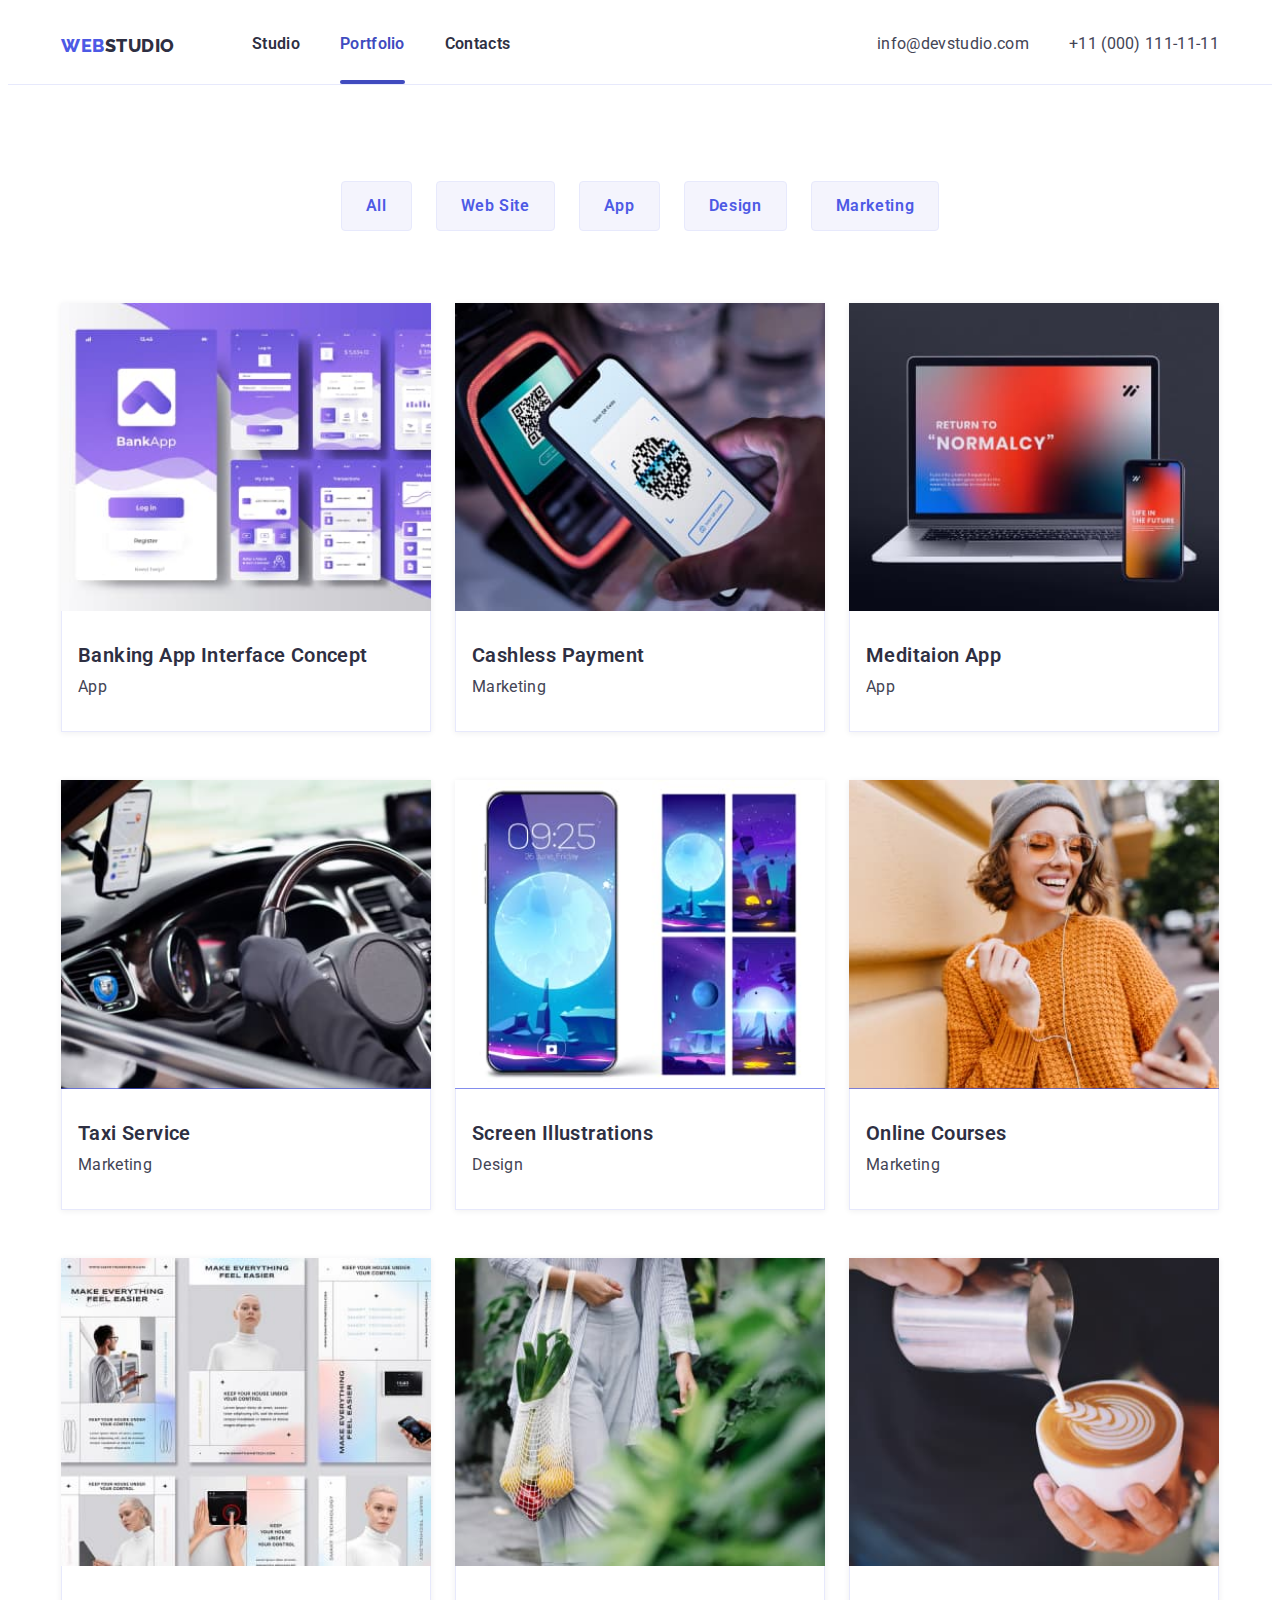
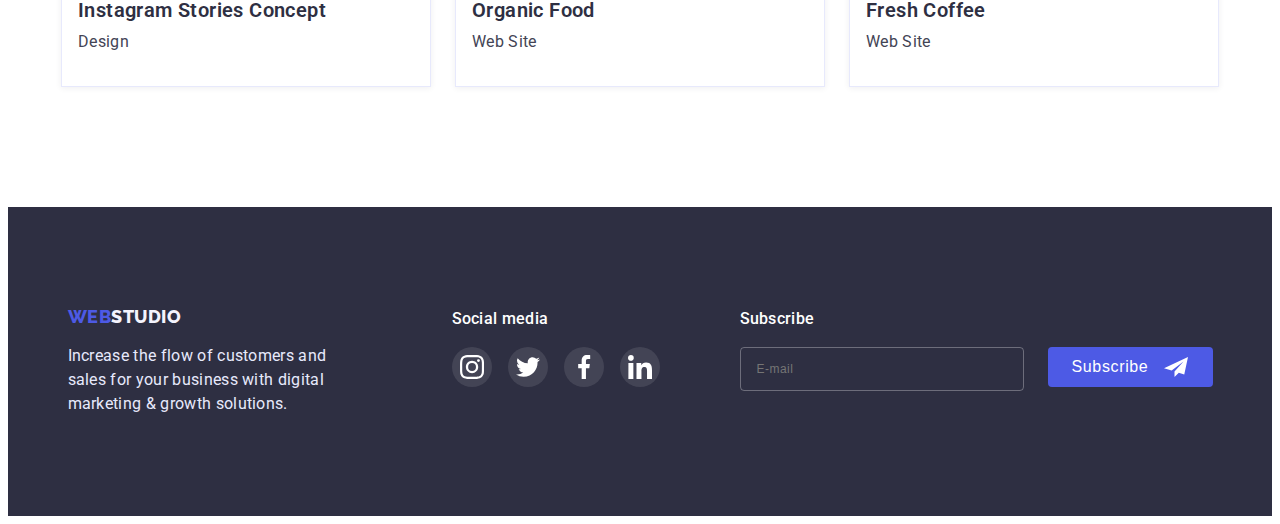
==== commit e68e2a43: "Errors in Portfolio page markup have been corrected" ====
--- a/portfolio.html
+++ b/portfolio.html
@@ -433,12 +433,12 @@
                             required
                         />
                         <button type="submit" class="subscribe-btn">
-                            <div class="subscribe-btn-container">
+                            <span class="subscribe-btn-container">
                                 <span class="subscribe-btn-text">Subscribe</span>
                                 <svg class="ss-item-icon" width="24" height="24">
                                     <use href="./images/icons.svg#icon-subscribe"></use>
                                 </svg>
-                            </div>
+                            </span>
                         </button>
                     </form>
                 </div>
--- a/css/styles.css
+++ b/css/styles.css
@@ -670,7 +670,7 @@
 }
 .modal-container {
     margin: 0 auto;
-    padding: 52px 24px 24px 24px;
+    padding: 52px 16px 24px;
 }
 .modal {
     position: absolute;
@@ -875,9 +875,6 @@
     flex-wrap: wrap;
     justify-content: center;
     gap: 10px;
-    /* display: flex;
-    justify-content: center;
-    gap: 24px; */
 }
 /* .filter-buttons-item {
 } */
@@ -893,7 +890,6 @@
     border-radius: 4px;
     cursor: pointer;
     padding: 8px 16px;
-    /* padding: 12px 24px; */
     transition: var(--transition-bg-color), var(--transition-color), var(--transition-box-shadow);
 }
 .filter-btn:is(:hover, :focus) {
@@ -907,14 +903,10 @@
     flex-wrap: wrap;
     gap: 48px;
     margin-top: 48px;
-    /* row-gap: 48px;
-    column-gap: 24px;
-    margin-top: 72px; */
 }
 .finished-products-item {
     background-color: var(--primary-bg);
     width: 100%;
-    /* width: calc((100% - 48px) / 3); */
     box-shadow: 0px 1px 6px rgba(46, 47, 66, 0.08);
     transition: var(--transition-box-shadow);
 }
--- a/css/mobile.css
+++ b/css/mobile.css
@@ -20,13 +20,11 @@
     .footer > .container {
         width: 426px;
     }
+    .modal-container {
+        padding: 72px 16px 24px;
+    }
     .modal {
-        width: 408px;
-        height: auto;
-        min-height: 576px;
-    }
-    .close-icon-btn {
-        top: 24px;
+        width: 392px;
     }
     .modal-form {
         margin-top: 16px;
--- a/css/tablet.css
+++ b/css/tablet.css
@@ -94,6 +94,12 @@
     .subscribe-form {
         gap: 24px;
     }
+    .modal-container {
+        padding: 72px 24px 24px 24px;
+    }
+    .modal {
+        width: 408px;
+    }
 
     /**PORTFOLIO PAGE STYLES*/
     .finished-products {
--- a/css/desktop.css
+++ b/css/desktop.css
@@ -146,4 +146,15 @@
     .finished-products {
         padding: 96px 0px 120px;
     }
+    .finished-products > .container {
+        width: 1158px;
+    }
+    .finished-products-list {
+        row-gap: 48px;
+        column-gap: 24px;
+        margin-top: 72px;
+    }
+    .finished-products-item {
+        width: calc((100% - 48px) / 3);
+    }
 }
